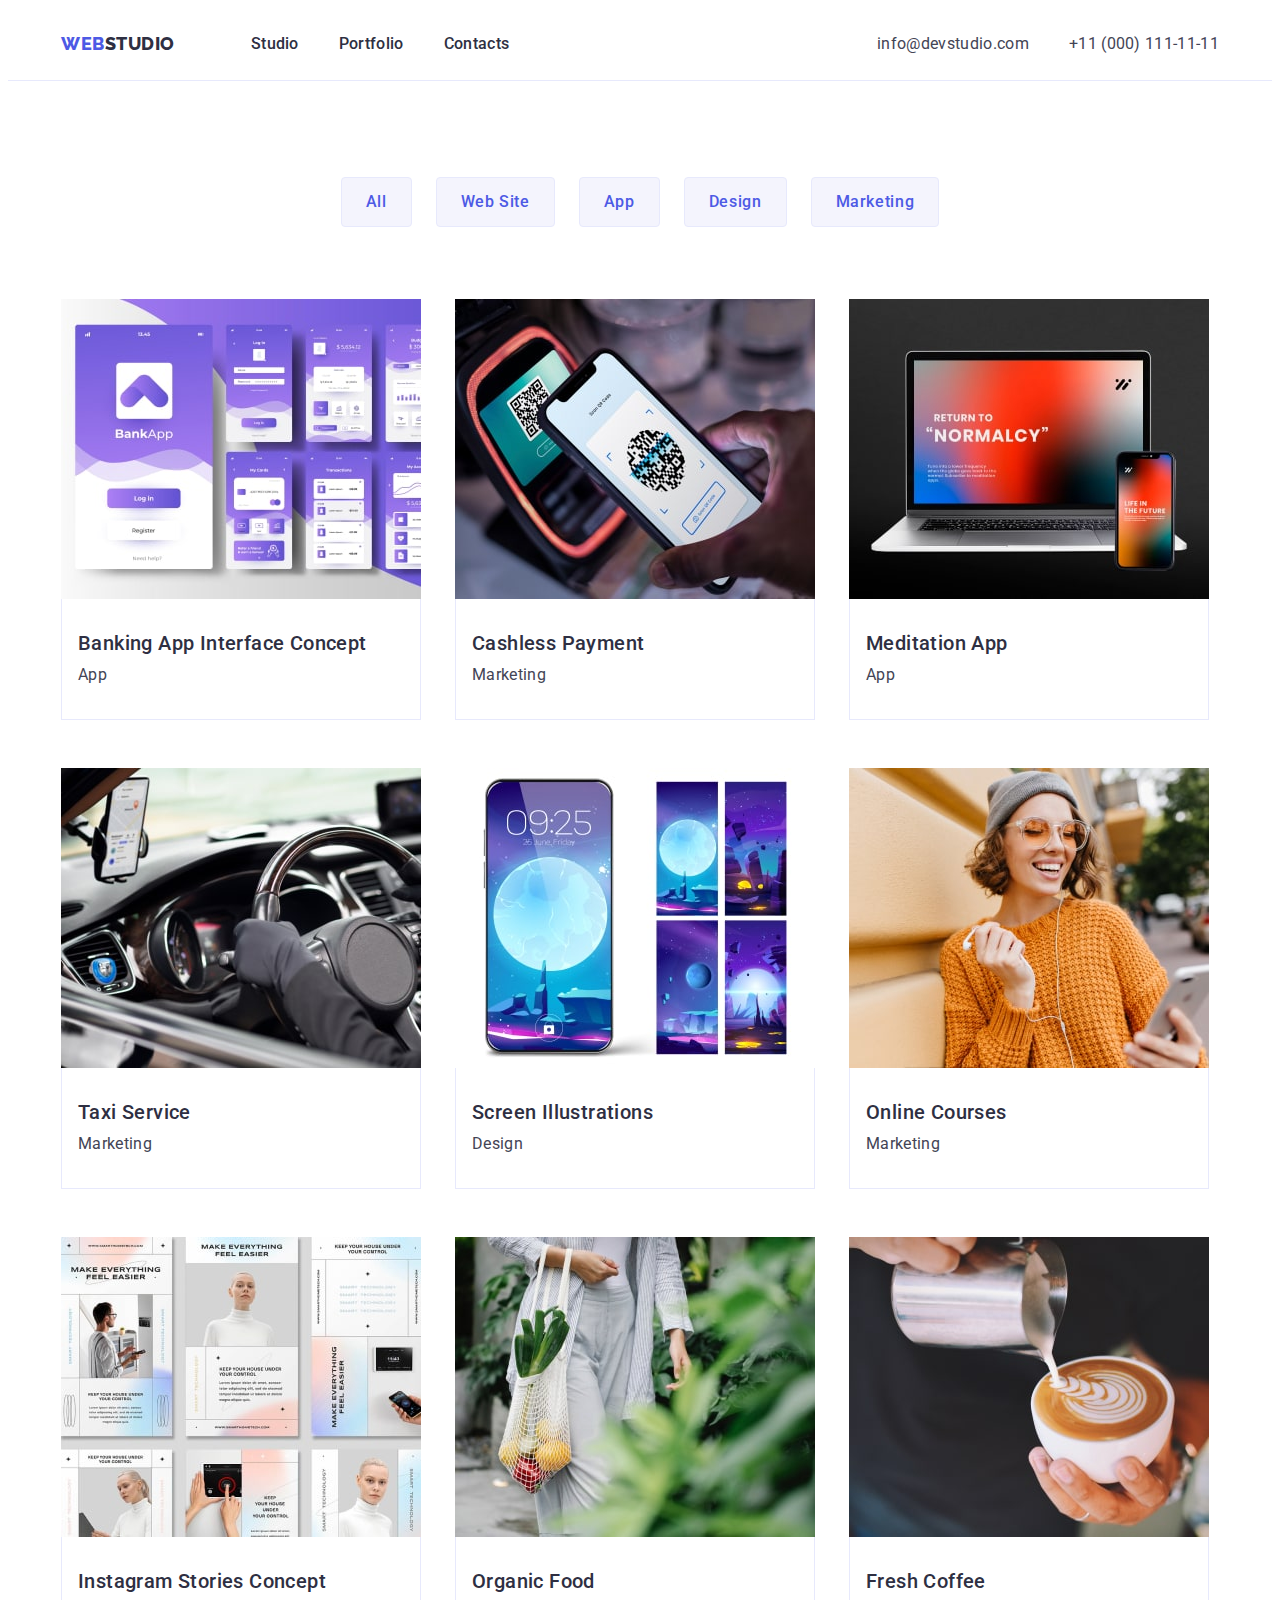
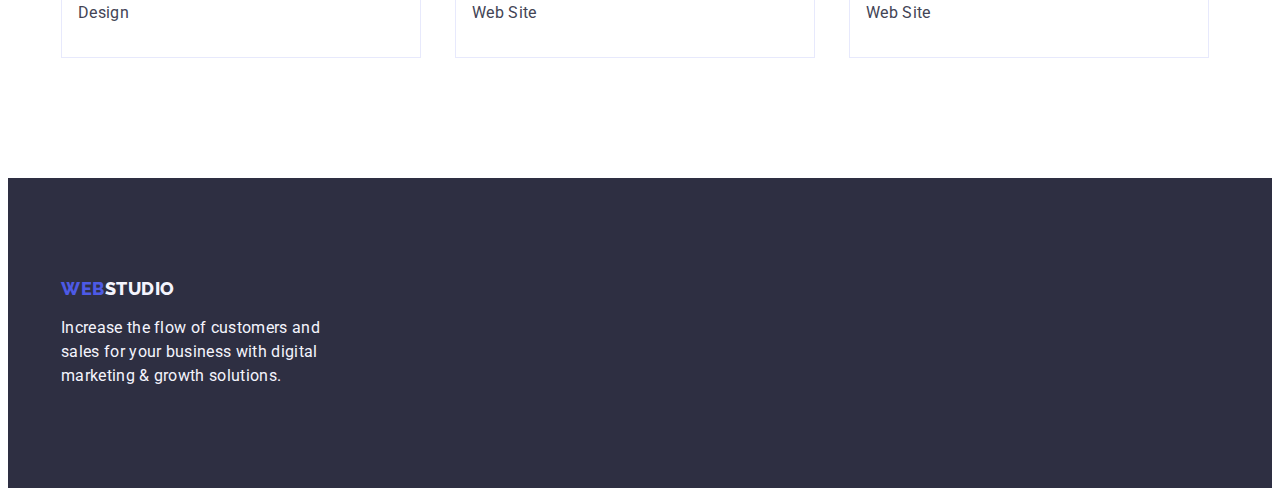
==== portfolio.html @ bf3a66fc "Initial commit" ====
<!DOCTYPE html>
<html lang="en">
  <head>
    <meta charset="UTF-8" />
    <meta name="viewport" content="width=device-width, initial-scale=1.0" />
    <title>Portfolio</title>
    <link rel="preconnect" href="https://fonts.googleapis.com" />
    <link rel="preconnect" href="https://fonts.gstatic.com" crossorigin />
    <link
      href="https://fonts.googleapis.com/css2?family=Raleway:wght@800&family=Roboto:wght@400;500;700;900&display=swap"
      rel="stylesheet"
    />
    <link
      rel="stylesheet"
      href="https://cdnjs.cloudflare.com/ajax/libs/modern-normalize/2.0.0/modern-normalize.min.css"
      integrity="sha512-4xo8blKMVCiXpTaLzQSLSw3KFOVPWhm/TRtuPVc4WG6kUgjH6J03IBuG7JZPkcWMxJ5huwaBpOpnwYElP/m6wg=="
      crossorigin="anonymous"
      referrerpolicy="no-referrer"
    />
    <link rel="stylesheet" href="./css/styles.css" />
  </head>
  <body>
    <header class="header">
      <div class="container header-container">
        <nav class="header-navigation">
          <a href="./index.html" class="header-logo link"
            >Web<span class="header-logo-part">Studio</span></a
          >
          <ul class="list header-menu">
            <li>
              <a class="header-menu-link link" href="./index.html">Studio</a>
            </li>
            <li>
              <a class="header-menu-link link" href="./portfolio.html"
                >Portfolio</a
              >
            </li>
            <li><a class="header-menu-link link" href="">Contacts</a></li>
          </ul>
        </nav>
        <address class="header-address">
          <ul class="list header-contacts">
            <li>
              <a class="contact-link link" href="mailto:info@devstudio.com"
                >info@devstudio.com</a
              >
            </li>
            <li>
              <a class="contact-link link" href="tel:+110001111111"
                >+11 (000) 111-11-11</a
              >
            </li>
          </ul>
        </address>
      </div>
    </header>
    <main>
      <section class="section-portfolio">
        <div class="container">
          <h1 class="visually-hidden">portfolio</h1>

          <ul class="list filter-list">
            <li><button type="button" class="filter-btn">All</button></li>
            <li>
              <button type="button" class="filter-btn">Web Site</button>
            </li>
            <li><button type="button" class="filter-btn">App</button></li>
            <li><button type="button" class="filter-btn">Design</button></li>
            <li>
              <button type="button" class="filter-btn">Marketing</button>
            </li>
          </ul>

          <ul class="list card-list">
            <li class="portfolio-card">
              <a class="link" href=""
                ><img
                  src="./images/App1.jpg"
                  alt="banking app"
                  width="360"
                  height="300"
                />
                <div class="portfolio-card-content">
                  <h2 class="portfolio-title">Banking App Interface Concept</h2>
                  <p class="portfolio-text">App</p>
                </div>
              </a>
            </li>
            <li class="portfolio-card">
              <a class="link" href="">
                <img
                  src="./images/Cashless.jpg"
                  alt="Cashless Payment"
                  width="360"
                  height="300"
                />
                <div class="portfolio-card-content">
                  <h2 class="portfolio-title">Cashless Payment</h2>
                  <p class="portfolio-text">Marketing</p>
                </div>
              </a>
            </li>
            <li class="portfolio-card">
              <a class="link" href="">
                <img
                  src="./images/Meditation-app.jpg"
                  alt="Meditation App"
                  width="360"
                  height="300"
                />
                <div class="portfolio-card-content">
                  <h2 class="portfolio-title">Meditation App</h2>
                  <p class="portfolio-text">App</p>
                </div>
              </a>
            </li>

            <li class="portfolio-card">
              <a class="link" href="">
                <img
                  src="./images/Taxi-service.jpg"
                  alt="Taxi Service"
                  width="360"
                  height="300"
                />
                <div class="portfolio-card-content">
                  <h2 class="portfolio-title">Taxi Service</h2>
                  <p class="portfolio-text">Marketing</p>
                </div>
              </a>
            </li>
            <li class="portfolio-card">
              <a class="link" href="">
                <img
                  src="./images/Screen.jpg"
                  alt="Screen Illustrations"
                  width="360"
                  height="300"
                />
                <div class="portfolio-card-content">
                  <h2 class="portfolio-title">Screen Illustrations</h2>
                  <p class="portfolio-text">Design</p>
                </div>
              </a>
            </li>
            <li class="portfolio-card">
              <a class="link" href="">
                <img
                  src="./images/Online-courses.jpg"
                  alt="Online Courses"
                  width="360"
                  height="300"
                />
                <div class="portfolio-card-content">
                  <h2 class="portfolio-title">Online Courses</h2>
                  <p class="portfolio-text">Marketing</p>
                </div>
              </a>
            </li>

            <li class="portfolio-card">
              <a class="link" href="">
                <img
                  src="./images/Instagram-stories.jpg"
                  alt="Instagram Stories"
                  width="360"
                  height="300"
                />
                <div class="portfolio-card-content">
                  <h2 class="portfolio-title">Instagram Stories Concept</h2>
                  <p class="portfolio-text">Design</p>
                </div>
              </a>
            </li>
            <li class="portfolio-card">
              <a class="link" href="">
                <img
                  src="./images/Organic-food.jpg"
                  alt="Organic Food"
                  width="360"
                  height="300"
                />
                <div class="portfolio-card-content">
                  <h2 class="portfolio-title">Organic Food</h2>
                  <p class="portfolio-text">Web Site</p>
                </div>
              </a>
            </li>
            <li class="portfolio-card">
              <a class="link" href="">
                <img
                  src="./images/Fresh-coffee.jpg"
                  alt="Fresh Coffee"
                  width="360"
                  height="300"
                />
                <div class="portfolio-card-content">
                  <h2 class="portfolio-title">Fresh Coffee</h2>
                  <p class="portfolio-text">Web Site</p>
                </div>
              </a>
            </li>
          </ul>
        </div>
      </section>
    </main>
    <footer class="footer">
      <div class="container">
        <a href="./index.html" class="footer-logo link"
          >Web<span class="footer-logo-part">Studio</span></a
        >
        <p class="footer-text">
          Increase the flow of customers and sales for your business with
          digital marketing & growth solutions.
        </p>
      </div>
    </footer>
  </body>
</html>
---- css/styles.css ----
:root {
  --iris: #4d5ae5;
  --navyblue: #2e2f42;
  --slate: #434455;
  --white: #fff;
  --ocean: #404bbf;
  --cloud: #f4f4fd;
}

p,
h1,
h2,
h3,
h4,
h5,
h6 {
  margin-top: 0;
  margin-bottom: 0;
}

ul,
ol {
  margin-top: 0;
  margin-bottom: 0;
  padding-left: 0;
}

img {
  display: block;
}

.list {
  list-style-type: none;
}

.link {
  text-decoration: none;
}

body {
  font-family: "Roboto", sans-serif;
  color: #434455;
  background-color: #fff;
}

.container {
  width: 100%;
  max-width: 1158px;
  padding-right: 15px;
  padding-left: 15px;
  margin: 0 auto;
}

.visually-hidden {
  position: absolute;
  width: 1px;
  height: 1px;
  margin: -1px;
  border: 0;
  padding: 0;
  white-space: nowrap;
  clip-path: inset(100%);
  clip: rect(0 0 0 0);
  overflow: hidden;
}

.section {
  padding-top: 120px;
  padding-bottom: 120px;
}

/**---------- HEADER ---------- */

.header {
  border-bottom: 1px solid #e7e9fc;
}

.header-container {
  display: flex;
  align-items: center;
}

.header-logo {
  color: var(--iris, #4d5ae5);
  font-size: 18px;
  font-family: "Raleway", sans-serif;
  font-weight: 800;
  line-height: 1.17;
  letter-spacing: 0.03em;
  text-transform: uppercase;
  padding-top: 24px;
  padding-bottom: 24px;
  margin-right: 76px;
}

.header-logo-part {
  color: var(--navyblue, #2e2f42);
  font-size: 18px;
  font-weight: 800;
  line-height: 1.16;
  letter-spacing: 0.03em;
  text-transform: uppercase;
}

.header-navigation {
  display: flex;
  align-items: center;
}

.header-menu {
  display: flex;
  gap: 40px;
  padding-top: 24px;
  padding-bottom: 24px;
  width: calc((100% - 40px * 2) / 3);
}

.header-address {
  margin-left: auto;
}

.header-contacts {
  display: flex;
  gap: 40px;
}

.header-menu-link {
  color: var(--navyblue, #2e2f42);
  font-size: 16px;
  font-weight: 500;
  line-height: 1.5;
  letter-spacing: 0.02em;
  padding: 24px 0;
}

.contact-link {
  color: var(--slate, #434455);
  font-size: 16px;
  line-height: 1.5;
  letter-spacing: 0.02em;
  padding: 24px 0;
}

.header-menu-link:hover,
.header-menu-link:focus {
  color: #404bbf;
}

.header-address {
  font-style: normal;
}

.contact-link:hover,
.contact-link:focus {
  color: #404bbf;
}

/**---------- HERO ---------- */

.hero {
  background: var(--navyblue, #2e2f42);
  padding-top: 188px;
  padding-bottom: 188px;
}

.hero-container {
  display: block;
}

.hero-title {
  color: var(--white, #fff);
  font-size: 56px;
  line-height: 1.07;
  letter-spacing: 0.02em;
  text-align: center;
  max-width: 496px;
  display: flex;
  width: 496px;
  flex-direction: column;
  flex-shrink: 0;
  margin-bottom: 48px;
  display: block;
  margin-left: auto;
  margin-right: auto;
}

.hero-btn {
  color: var(--white, #fff);
  font-size: 16px;
  font-family: "Roboto", sans-serif;
  font-weight: 500;
  line-height: 1.5;
  letter-spacing: 0.04em;
  background-color: var(--iris, #4d5ae5);
  cursor: pointer;
  margin: 0 auto;
  display: block;
  border: none;
  padding: 16px 32px;
  border-radius: 4px;
  min-width: 169px;
}

.hero-btn:hover,
.hero-btn:focus {
  background-color: var(--ocean, #404bbf);
}

/**---------- FEATURES ---------- */

.features-list {
  display: flex;
  gap: 24px;
}

.features-item {
  width: calc((100% - 24px * 3) / 4);
}

.features-title {
  font-size: 20px;
  font-weight: 500;
  line-height: 1.2;
  letter-spacing: 0.04em;
  color: var(--navyblue, #2e2f42);
  margin-bottom: 8px;
}
.features-text {
  color: var(--slate, #434455);
  font-size: 16px;
  line-height: 1.5;
  letter-spacing: 0.02em;
}

/**---------- WORK ---------- */

.section-work {
  padding-top: 0;
}

.work-list {
  display: flex;
  gap: 24px;
}

.work-item {
  width: calc((100% - 24px * 2) / 3);
}

.work-title {
  font-size: 36px;
  line-height: 1.11;
  letter-spacing: 0.02em;
  text-transform: capitalize;
  text-align: center;
  color: var(--navyblue, #2e2f42);
  margin-bottom: 72px;
}

/**---------- OUR TEAM ---------- */

.team {
  background-color: var(--cloud, #f4f4fd);
  padding-bottom: 120px;
}

.team-title {
  font-size: 36px;
  line-height: 1.11;
  letter-spacing: 0.02em;
  text-transform: capitalize;
  text-align: center;
  color: var(--navyblue, #2e2f42);
  margin-bottom: 72px;
}

.team-list {
  display: flex;
  gap: 24px;
}

.team-card {
  background-color: var(--white, #fff);
  width: calc((100% - 24px * 3) / 4);
  border-radius: 0px 0px 4px 4px;
}

.card-content {
  padding: 32px 16px;
}

.team-member-title {
  font-size: 20px;
  font-weight: 500;
  line-height: 1.2;
  letter-spacing: 0.02em;
  color: var(--navyblue, #2e2f42);
  text-align: center;
  margin-bottom: 8px;
}

.team-text {
  color: var(--slate, #434455);
  font-size: 16px;
  line-height: 1.5;
  letter-spacing: 0.02em;
  text-align: center;
}

/**---------- FOOTER ---------- */

.footer {
  background-color: var(--navyblue, #2e2f42);
  padding: 100px 0;
}

.footer-logo {
  color: var(--iris, #4d5ae5);
  font-size: 18px;
  font-family: "Raleway", sans-serif;
  font-weight: 800;
  line-height: 1.17;
  letter-spacing: 0.03em;
  text-transform: uppercase;
  display: inline-flex;
  margin-bottom: 16px;
  display: inline-block;
}

.footer-logo-part {
  color: var(--cloud, #f4f4fd);
  font-size: 18px;
  font-weight: 800;
  line-height: 1.16;
  letter-spacing: 0.03em;
  text-transform: uppercase;
}

.footer-text {
  color: var(--cloud, #f4f4fd);
  font-size: 16px;
  line-height: 1.5;
  letter-spacing: 0.02em;
  max-width: 264px;
}

/**---------- PORTFOLIO ---------- */

.section-portfolio {
  padding-bottom: 120px;
  padding-top: 96px;
}

.filter-list {
  display: flex;
  justify-content: center;
  gap: 24px;
  margin-bottom: 72px;
}

.filter-btn {
  background-color: var(--cloud, #f4f4fd);
  color: var(--iris, #4d5ae5);
  font-size: 16px;
  font-family: "Roboto", sans-serif;
  font-weight: 500;
  line-height: 1.5;
  letter-spacing: 0.04em;
  cursor: pointer;
  border: 1px solid #e7e9fc;
  padding: 12px 24px;
  border-radius: 4px;
}

.filter-btn:hover,
.filter-btn:focus {
  color: #ffffff;
  background: var(--ocean, #404bbf);
  border: 1px solid transparent;
}

.card-list {
  display: flex;
  flex-wrap: wrap;
  column-gap: 24px;
  row-gap: 48px;
}

.block-list:not(:last-child) {
  padding-bottom: 48px;
}

.portfolio-card {
  display: flex;
  background: var(--white, #fff);
  width: calc((100% - 48px) / 3);
}

.portfolio-card-content {
  padding: 32px 16px;
  border: 1px solid #e7e9fc;
  border-top: none;
}

.portfolio-title {
  font-size: 20px;
  font-weight: 500;
  line-height: 1.2;
  letter-spacing: 0.02em;
  color: var(--navyblue, #2e2f42);
  margin-bottom: 8px;
}

.portfolio-text {
  color: var(--slate, #434455);
  font-size: 16px;
  line-height: 1.5;
  letter-spacing: 0.02em;
}
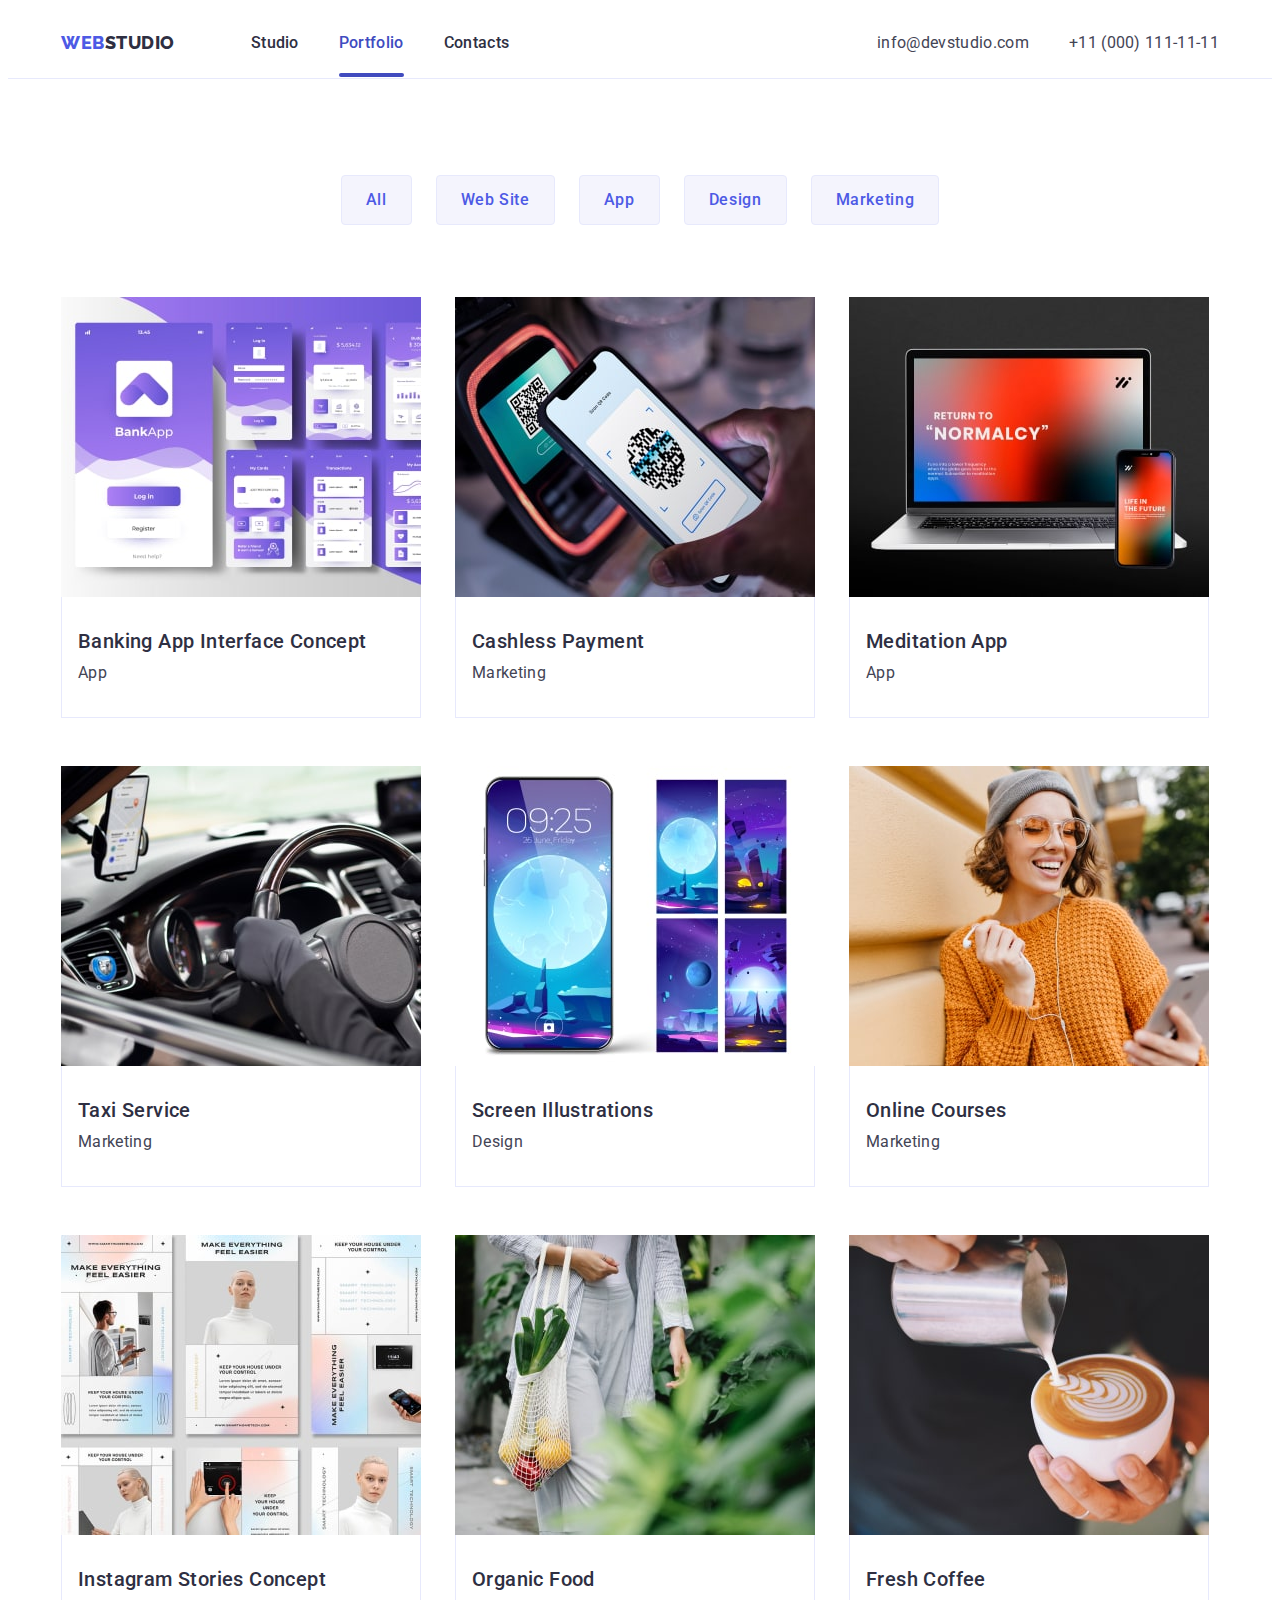
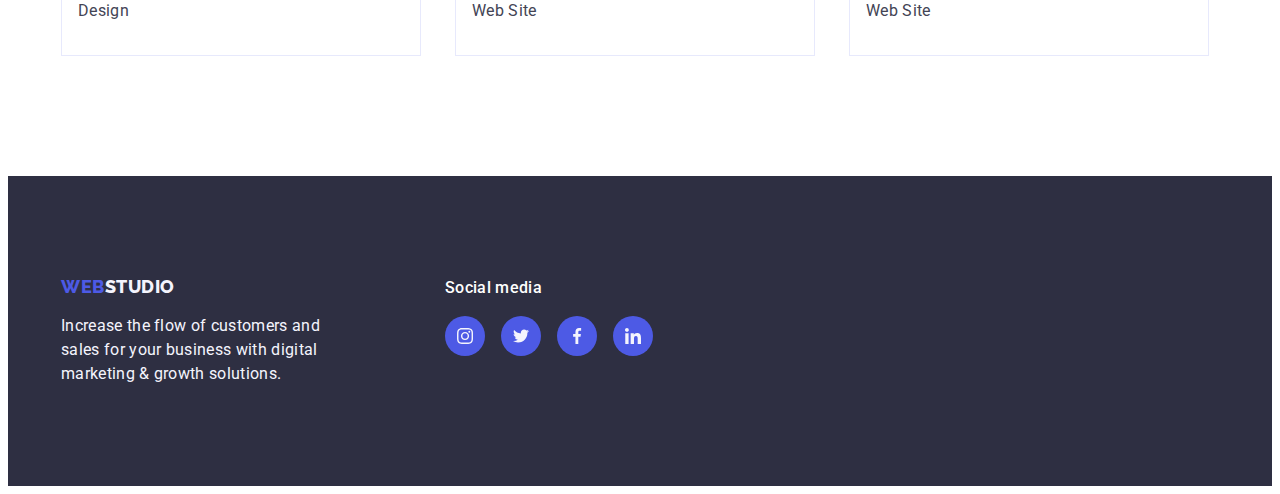
==== commit dc1baea0: "com-04-1" ====
--- a/portfolio.html
+++ b/portfolio.html
@@ -31,7 +31,7 @@
               <a class="header-menu-link link" href="./index.html">Studio</a>
             </li>
             <li>
-              <a class="header-menu-link link" href="./portfolio.html"
+              <a class="header-menu-link link current" href="./portfolio.html"
                 >Portfolio</a
               >
             </li>
@@ -73,13 +73,21 @@
 
           <ul class="list card-list">
             <li class="portfolio-card">
-              <a class="link" href=""
-                ><img
-                  src="./images/App1.jpg"
-                  alt="banking app"
-                  width="360"
-                  height="300"
-                />
+              <a class="link portfolio-link" href="">
+                <div class="portfolio-cover">
+                  <img
+                    class="portfolio-img"
+                    src="./images/App1.jpg"
+                    alt="banking app"
+                    width="360"
+                    height="300"
+                  />
+                  <p class="portfolio-cover-text">
+                    14 Stylish and User-Friendly App Design Concepts · Task
+                    Manager App · Calorie Tracker App · Exotic Fruit Ecommerce
+                    App · Cloud Storage App
+                  </p>
+                </div>
                 <div class="portfolio-card-content">
                   <h2 class="portfolio-title">Banking App Interface Concept</h2>
                   <p class="portfolio-text">App</p>
@@ -87,13 +95,20 @@
               </a>
             </li>
             <li class="portfolio-card">
-              <a class="link" href="">
-                <img
-                  src="./images/Cashless.jpg"
-                  alt="Cashless Payment"
-                  width="360"
-                  height="300"
-                />
+              <a class="link portfolio-link" href="">
+                <div class="portfolio-cover">
+                  <img
+                    src="./images/Cashless.jpg"
+                    alt="Cashless Payment"
+                    width="360"
+                    height="300"
+                  />
+                  <p class="portfolio-cover-text">
+                    14 Stylish and User-Friendly App Design Concepts · Task
+                    Manager App · Calorie Tracker App · Exotic Fruit Ecommerce
+                    App · Cloud Storage App
+                  </p>
+                </div>
                 <div class="portfolio-card-content">
                   <h2 class="portfolio-title">Cashless Payment</h2>
                   <p class="portfolio-text">Marketing</p>
@@ -101,13 +116,20 @@
               </a>
             </li>
             <li class="portfolio-card">
-              <a class="link" href="">
-                <img
-                  src="./images/Meditation-app.jpg"
-                  alt="Meditation App"
-                  width="360"
-                  height="300"
-                />
+              <a class="link portfolio-link" href=""
+                ><div class="portfolio-cover">
+                  <img
+                    src="./images/Meditation-app.jpg"
+                    alt="Meditation App"
+                    width="360"
+                    height="300"
+                  />
+                  <p class="portfolio-cover-text">
+                    14 Stylish and User-Friendly App Design Concepts · Task
+                    Manager App · Calorie Tracker App · Exotic Fruit Ecommerce
+                    App · Cloud Storage App
+                  </p>
+                </div>
                 <div class="portfolio-card-content">
                   <h2 class="portfolio-title">Meditation App</h2>
                   <p class="portfolio-text">App</p>
@@ -116,13 +138,20 @@
             </li>
 
             <li class="portfolio-card">
-              <a class="link" href="">
-                <img
-                  src="./images/Taxi-service.jpg"
-                  alt="Taxi Service"
-                  width="360"
-                  height="300"
-                />
+              <a class="link portfolio-link" href=""
+                ><div class="portfolio-cover">
+                  <img
+                    src="./images/Taxi-service.jpg"
+                    alt="Taxi Service"
+                    width="360"
+                    height="300"
+                  />
+                  <p class="portfolio-cover-text">
+                    14 Stylish and User-Friendly App Design Concepts · Task
+                    Manager App · Calorie Tracker App · Exotic Fruit Ecommerce
+                    App · Cloud Storage App
+                  </p>
+                </div>
                 <div class="portfolio-card-content">
                   <h2 class="portfolio-title">Taxi Service</h2>
                   <p class="portfolio-text">Marketing</p>
@@ -130,13 +159,20 @@
               </a>
             </li>
             <li class="portfolio-card">
-              <a class="link" href="">
-                <img
-                  src="./images/Screen.jpg"
-                  alt="Screen Illustrations"
-                  width="360"
-                  height="300"
-                />
+              <a class="link portfolio-link" href=""
+                ><div class="portfolio-cover">
+                  <img
+                    src="./images/Screen.jpg"
+                    alt="Screen Illustrations"
+                    width="360"
+                    height="300"
+                  />
+                  <p class="portfolio-cover-text">
+                    14 Stylish and User-Friendly App Design Concepts · Task
+                    Manager App · Calorie Tracker App · Exotic Fruit Ecommerce
+                    App · Cloud Storage App
+                  </p>
+                </div>
                 <div class="portfolio-card-content">
                   <h2 class="portfolio-title">Screen Illustrations</h2>
                   <p class="portfolio-text">Design</p>
@@ -144,13 +180,20 @@
               </a>
             </li>
             <li class="portfolio-card">
-              <a class="link" href="">
-                <img
-                  src="./images/Online-courses.jpg"
-                  alt="Online Courses"
-                  width="360"
-                  height="300"
-                />
+              <a class="link portfolio-link" href=""
+                ><div class="portfolio-cover">
+                  <img
+                    src="./images/Online-courses.jpg"
+                    alt="Online Courses"
+                    width="360"
+                    height="300"
+                  />
+                  <p class="portfolio-cover-text">
+                    14 Stylish and User-Friendly App Design Concepts · Task
+                    Manager App · Calorie Tracker App · Exotic Fruit Ecommerce
+                    App · Cloud Storage App
+                  </p>
+                </div>
                 <div class="portfolio-card-content">
                   <h2 class="portfolio-title">Online Courses</h2>
                   <p class="portfolio-text">Marketing</p>
@@ -159,13 +202,20 @@
             </li>
 
             <li class="portfolio-card">
-              <a class="link" href="">
-                <img
-                  src="./images/Instagram-stories.jpg"
-                  alt="Instagram Stories"
-                  width="360"
-                  height="300"
-                />
+              <a class="link portfolio-link" href=""
+                ><div class="portfolio-cover">
+                  <img
+                    src="./images/Instagram-stories.jpg"
+                    alt="Instagram Stories"
+                    width="360"
+                    height="300"
+                  />
+                  <p class="portfolio-cover-text">
+                    14 Stylish and User-Friendly App Design Concepts · Task
+                    Manager App · Calorie Tracker App · Exotic Fruit Ecommerce
+                    App · Cloud Storage App
+                  </p>
+                </div>
                 <div class="portfolio-card-content">
                   <h2 class="portfolio-title">Instagram Stories Concept</h2>
                   <p class="portfolio-text">Design</p>
@@ -173,13 +223,20 @@
               </a>
             </li>
             <li class="portfolio-card">
-              <a class="link" href="">
-                <img
-                  src="./images/Organic-food.jpg"
-                  alt="Organic Food"
-                  width="360"
-                  height="300"
-                />
+              <a class="link portfolio-link" href=""
+                ><div class="portfolio-cover">
+                  <img
+                    src="./images/Organic-food.jpg"
+                    alt="Organic Food"
+                    width="360"
+                    height="300"
+                  />
+                  <p class="portfolio-cover-text">
+                    14 Stylish and User-Friendly App Design Concepts · Task
+                    Manager App · Calorie Tracker App · Exotic Fruit Ecommerce
+                    App · Cloud Storage App
+                  </p>
+                </div>
                 <div class="portfolio-card-content">
                   <h2 class="portfolio-title">Organic Food</h2>
                   <p class="portfolio-text">Web Site</p>
@@ -187,13 +244,20 @@
               </a>
             </li>
             <li class="portfolio-card">
-              <a class="link" href="">
-                <img
-                  src="./images/Fresh-coffee.jpg"
-                  alt="Fresh Coffee"
-                  width="360"
-                  height="300"
-                />
+              <a class="link portfolio-link" href=""
+                ><div class="portfolio-cover">
+                  <img
+                    src="./images/Fresh-coffee.jpg"
+                    alt="Fresh Coffee"
+                    width="360"
+                    height="300"
+                  />
+                  <p class="portfolio-cover-text">
+                    14 Stylish and User-Friendly App Design Concepts · Task
+                    Manager App · Calorie Tracker App · Exotic Fruit Ecommerce
+                    App · Cloud Storage App
+                  </p>
+                </div>
                 <div class="portfolio-card-content">
                   <h2 class="portfolio-title">Fresh Coffee</h2>
                   <p class="portfolio-text">Web Site</p>
@@ -205,14 +269,49 @@
       </section>
     </main>
     <footer class="footer">
-      <div class="container">
-        <a href="./index.html" class="footer-logo link"
-          >Web<span class="footer-logo-part">Studio</span></a
-        >
-        <p class="footer-text">
-          Increase the flow of customers and sales for your business with
-          digital marketing & growth solutions.
-        </p>
+      <div class="container footer-container">
+        <div class="footer-webstudio">
+          <a href="./index.html" class="footer-logo link"
+            >Web<span class="footer-logo-part">Studio</span></a
+          >
+          <p class="footer-text">
+            Increase the flow of customers and sales for your business with
+            digital marketing & growth solutions.
+          </p>
+        </div>
+        <div class="footer-socials">
+          <h3 class="footer-socials-title">Social media</h3>
+          <ul class="footer-list list">
+            <li class="footer-socials-icon">
+              <a href="" class="link footer-socials-link">
+                <svg class="socials-icon" width="16" height="16">
+                  <use href="./images/icons.svg#icon-instagram-2"></use>
+                </svg>
+              </a>
+            </li>
+            <li class="footer-socials-icon">
+              <a href="" class="link footer-socials-link">
+                <svg class="socials-icon" width="16" height="16">
+                  <use href="./images/icons.svg#icon-twitter-1"></use>
+                </svg>
+              </a>
+            </li>
+            <li class="footer-socials-icon">
+              <a href="" class="link footer-socials-link">
+                <svg class="socials-icon" width="16" height="16">
+                  <use href="./images/icons.svg#icon-facebook-1"></use>
+                </svg>
+              </a>
+            </li>
+            <li class="footer-socials-icon">
+              <a href="" class="link footer-socials-link">
+                <svg class="socials-icon" width="16" height="16">
+                  <use href="./images/icons.svg#icon-linkedin-1"></use>
+                </svg>
+              </a>
+            </li>
+          </ul>
+        </div>
       </div>
     </footer>
   </body>
--- a/css/styles.css
+++ b/css/styles.css
@@ -5,6 +5,8 @@
   --white: #fff;
   --ocean: #404bbf;
   --cloud: #f4f4fd;
+  --green: #31d0aa;
+  --dairy: #fcfcfc;
 }
 
 p,
@@ -110,9 +112,6 @@
 .header-menu {
   display: flex;
   gap: 40px;
-  padding-top: 24px;
-  padding-bottom: 24px;
-  width: calc((100% - 40px * 2) / 3);
 }
 
 .header-address {
@@ -131,6 +130,23 @@
   line-height: 1.5;
   letter-spacing: 0.02em;
   padding: 24px 0;
+  transition: background-color 250ms cubic-bezier(0.4, 0, 0.2, 1);
+}
+
+.current {
+  position: relative;
+  color: var(--ocean, #404bbf);
+}
+
+.current::after {
+  content: "";
+  position: absolute;
+  bottom: -1px;
+  left: 0;
+  width: 100%;
+  height: 4px;
+  border-radius: 2px;
+  background: var(--ocean, #404bbf);
 }
 
 .contact-link {
@@ -139,11 +155,12 @@
   line-height: 1.5;
   letter-spacing: 0.02em;
   padding: 24px 0;
+  transition: background-color 250ms cubic-bezier(0.4, 0, 0.2, 1);
 }
 
 .header-menu-link:hover,
 .header-menu-link:focus {
-  color: #404bbf;
+  color: var(--ocean, #404bbf);
 }
 
 .header-address {
@@ -161,6 +178,16 @@
   background: var(--navyblue, #2e2f42);
   padding-top: 188px;
   padding-bottom: 188px;
+  background-image: linear-gradient(
+      rgba(46, 47, 66, 0.7),
+      rgba(46, 47, 66, 0.7)
+    ),
+    url(../images/people-office.jpg);
+  max-width: 1440px;
+  margin: 0 auto;
+  background-repeat: no-repeat;
+  background-position: center;
+  background-size: cover;
 }
 
 .hero-container {
@@ -199,6 +226,7 @@
   padding: 16px 32px;
   border-radius: 4px;
   min-width: 169px;
+  transition: background-color 250ms cubic-bezier(0.4, 0, 0.2, 1);
 }
 
 .hero-btn:hover,
@@ -215,6 +243,15 @@
 
 .features-item {
   width: calc((100% - 24px * 3) / 4);
+}
+
+.features-block-icon {
+  width: 264px;
+  height: 112px;
+  border-radius: 4px;
+  background: var(--cloud, #f4f4fd);
+  padding: 24px 100px;
+  margin-bottom: 8px;
 }
 
 .features-title {
@@ -283,6 +320,9 @@
   background-color: var(--white, #fff);
   width: calc((100% - 24px * 3) / 4);
   border-radius: 0px 0px 4px 4px;
+  box-shadow: 0px 2px 1px 0px rgba(46, 47, 66, 0.08),
+    0px 1px 1px 0px rgba(46, 47, 66, 0.16),
+    0px 1px 6px 0px rgba(46, 47, 66, 0.08);
 }
 
 .card-content {
@@ -305,6 +345,88 @@
   line-height: 1.5;
   letter-spacing: 0.02em;
   text-align: center;
+  margin-bottom: 8px;
+}
+
+.card-content-list {
+  display: flex;
+  justify-content: center;
+  gap: 24px;
+}
+
+.team-socials-icon {
+  width: 40px;
+  height: 40px;
+}
+
+.socials-link:hover,
+.socials-link:focus {
+  background-color: var(--ocean, #404bbf);
+}
+
+.socials-link {
+  width: 100%;
+  height: 100%;
+  display: flex;
+  justify-content: center;
+  align-items: center;
+  background-color: var(--iris, #4d5ae5);
+  border-radius: 50%;
+  color: var(--cloud, #f4f4fd);
+  transition: background-color 250ms cubic-bezier(0.4, 0, 0.2, 1);
+}
+
+.socials-icon {
+  fill: currentColor;
+}
+
+/**---------- CUSTOMERS ---------- */
+
+.customers-title {
+  color: var(--navyblue, #2e2f42);
+  text-align: center;
+  font-size: 36px;
+  font-weight: 700;
+  line-height: 1.11;
+  letter-spacing: 0.02em;
+  text-transform: capitalize;
+  margin-bottom: 72px;
+}
+
+.customers-list {
+  display: flex;
+  gap: 24px;
+}
+
+.customers-company {
+  width: 168px;
+  height: 88px;
+  border-radius: 4px;
+  border: 1px solid var(--lightslate, #8e8f99);
+}
+
+.customers-company:hover,
+.customers-company:focus {
+  border-color: var(--ocean, #404bbf);
+}
+
+.customers-link {
+  width: 100%;
+  height: 100%;
+  display: flex;
+  justify-content: center;
+  align-items: center;
+  color: var(--lightslate, #8e8f99);
+  transition: background-color 250ms cubic-bezier(0.4, 0, 0.2, 1);
+}
+
+.customers-icon {
+  fill: currentColor;
+}
+
+.customers-icon:hover,
+.customers-icon:focus {
+  color: var(--ocean, #404bbf);
 }
 
 /**---------- FOOTER ---------- */
@@ -312,6 +434,14 @@
 .footer {
   background-color: var(--navyblue, #2e2f42);
   padding: 100px 0;
+}
+
+.footer-container {
+  display: flex;
+}
+
+.footer-webstudio {
+  margin-right: 120px;
 }
 
 .footer-logo {
@@ -322,7 +452,6 @@
   line-height: 1.17;
   letter-spacing: 0.03em;
   text-transform: uppercase;
-  display: inline-flex;
   margin-bottom: 16px;
   display: inline-block;
 }
@@ -344,6 +473,46 @@
   max-width: 264px;
 }
 
+.footer-socials {
+  display: inline-block;
+}
+
+.footer-socials-title {
+  font-size: 16px;
+  font-style: normal;
+  font-weight: 500;
+  line-height: 1.5;
+  letter-spacing: 0.02em;
+  color: var(--white, #fff);
+  margin-bottom: 16px;
+}
+
+.footer-list {
+  display: flex;
+  gap: 16px;
+}
+
+.footer-socials-icon {
+  width: 40px;
+  height: 40px;
+}
+
+.footer-socials-link {
+  width: 100%;
+  height: 100%;
+  display: flex;
+  justify-content: center;
+  align-items: center;
+  background-color: var(--iris, #4d5ae5);
+  border-radius: 50%;
+  color: var(--cloud, #f4f4fd);
+  transition: background-color 250ms cubic-bezier(0.4, 0, 0.2, 1);
+}
+
+.footer-socials-link:hover,
+.footer-socials-link:focus {
+  background-color: var(--green, #31d0aa);
+}
 /**---------- PORTFOLIO ---------- */
 
 .section-portfolio {
@@ -370,6 +539,7 @@
   border: 1px solid #e7e9fc;
   padding: 12px 24px;
   border-radius: 4px;
+  transition: background-color 250ms cubic-bezier(0.4, 0, 0.2, 1);
 }
 
 .filter-btn:hover,
@@ -377,6 +547,8 @@
   color: #ffffff;
   background: var(--ocean, #404bbf);
   border: 1px solid transparent;
+  box-shadow: 0px 2px 2px 0px rgba(0, 0, 0, 0.12),
+    0px 2px 1px 0px rgba(0, 0, 0, 0.08), 0px 3px 1px 0px rgba(0, 0, 0, 0.1);
 }
 
 .card-list {
@@ -392,8 +564,40 @@
 
 .portfolio-card {
   display: flex;
+  background-color: var(--white, #fff);
+  width: calc((100% - 48px) / 3);
+  transition: background-color 250ms cubic-bezier(0.4, 0, 0.2, 1);
+}
+.portfolio-cover {
+  position: relative;
+  overflow: hidden;
+}
+
+.portfolio-card:hover .portfolio-cover-text {
+  transform: translateY(0);
+}
+
+.portfolio-cover-text {
+  position: absolute;
+  top: 0;
+  left: 0;
+  width: 100%;
+  height: 100%;
+  padding: 40px 32px 164px 32px;
+  color: var(--cloud, #f4f4fd);
+  font-size: 16px;
+  line-height: 1.5;
+  letter-spacing: 0.02em;
+  background-color: var(--iris, #4d5ae5);
+  transform: translateY(100%);
+  transition: transform 250ms cubic-bezier(0.4, 0, 0.2, 1);
+}
+
+.portfolio-link:hover {
   background: var(--white, #fff);
-  width: calc((100% - 48px) / 3);
+  box-shadow: 0px 2px 1px 0px rgba(46, 47, 66, 0.08),
+    0px 1px 1px 0px rgba(46, 47, 66, 0.16),
+    0px 1px 6px 0px rgba(46, 47, 66, 0.08);
 }
 
 .portfolio-card-content {
@@ -417,3 +621,67 @@
   line-height: 1.5;
   letter-spacing: 0.02em;
 }
+
+/**---------- MODAL ---------- */
+
+.backdrop {
+  position: fixed;
+  top: 0;
+  width: 100%;
+  height: 100%;
+  background-color: var(--navyblue-modal, rgba(46, 47, 66, 0.4));
+}
+
+.modal {
+  width: 408px;
+  min-height: 584px;
+  border-radius: 4px;
+  background-color: var(--dairy, #fcfcfc);
+  box-shadow: 0px 2px 1px 0px rgba(0, 0, 0, 0.2),
+    0px 1px 3px 0px rgba(0, 0, 0, 0.12), 0px 1px 1px 0px rgba(0, 0, 0, 0.14);
+  position: absolute;
+  left: 50%;
+  top: 50%;
+  transform: translate(-50%, -50%);
+}
+
+.modal-close-btn {
+  border: none;
+  background: transparent;
+  width: 24px;
+  height: 24px;
+  position: absolute;
+  top: 24px;
+  right: 24px;
+  cursor: pointer;
+  border-radius: 50%;
+  color: var(--navyblue);
+  background-color: var(--cornflower, #e7e9fc);
+  stroke-width: 1px;
+  stroke: rgba(0, 0, 0, 0.1);
+  transition: background 250ms cubic-bezier(0.4, 0, 0.2, 1);
+}
+
+.modal-close-btn:hover,
+.modal-close-btn:focus {
+  background-color: var(--ocean, #404bbf);
+}
+
+.modal-icon {
+  display: flex;
+  justify-content: center;
+  align-items: center;
+  fill: currentColor;
+  margin: 0 auto;
+  transition: fill 250ms cubic-bezier(0.4, 0, 0.2, 1);
+}
+
+.modal-close-btn:is(:hover, :focus) .modal-icon {
+  fill: var(--white, #fff);
+}
+
+.is-hidden {
+  opacity: 0;
+  visibility: hidden;
+  pointer-events: none;
+}
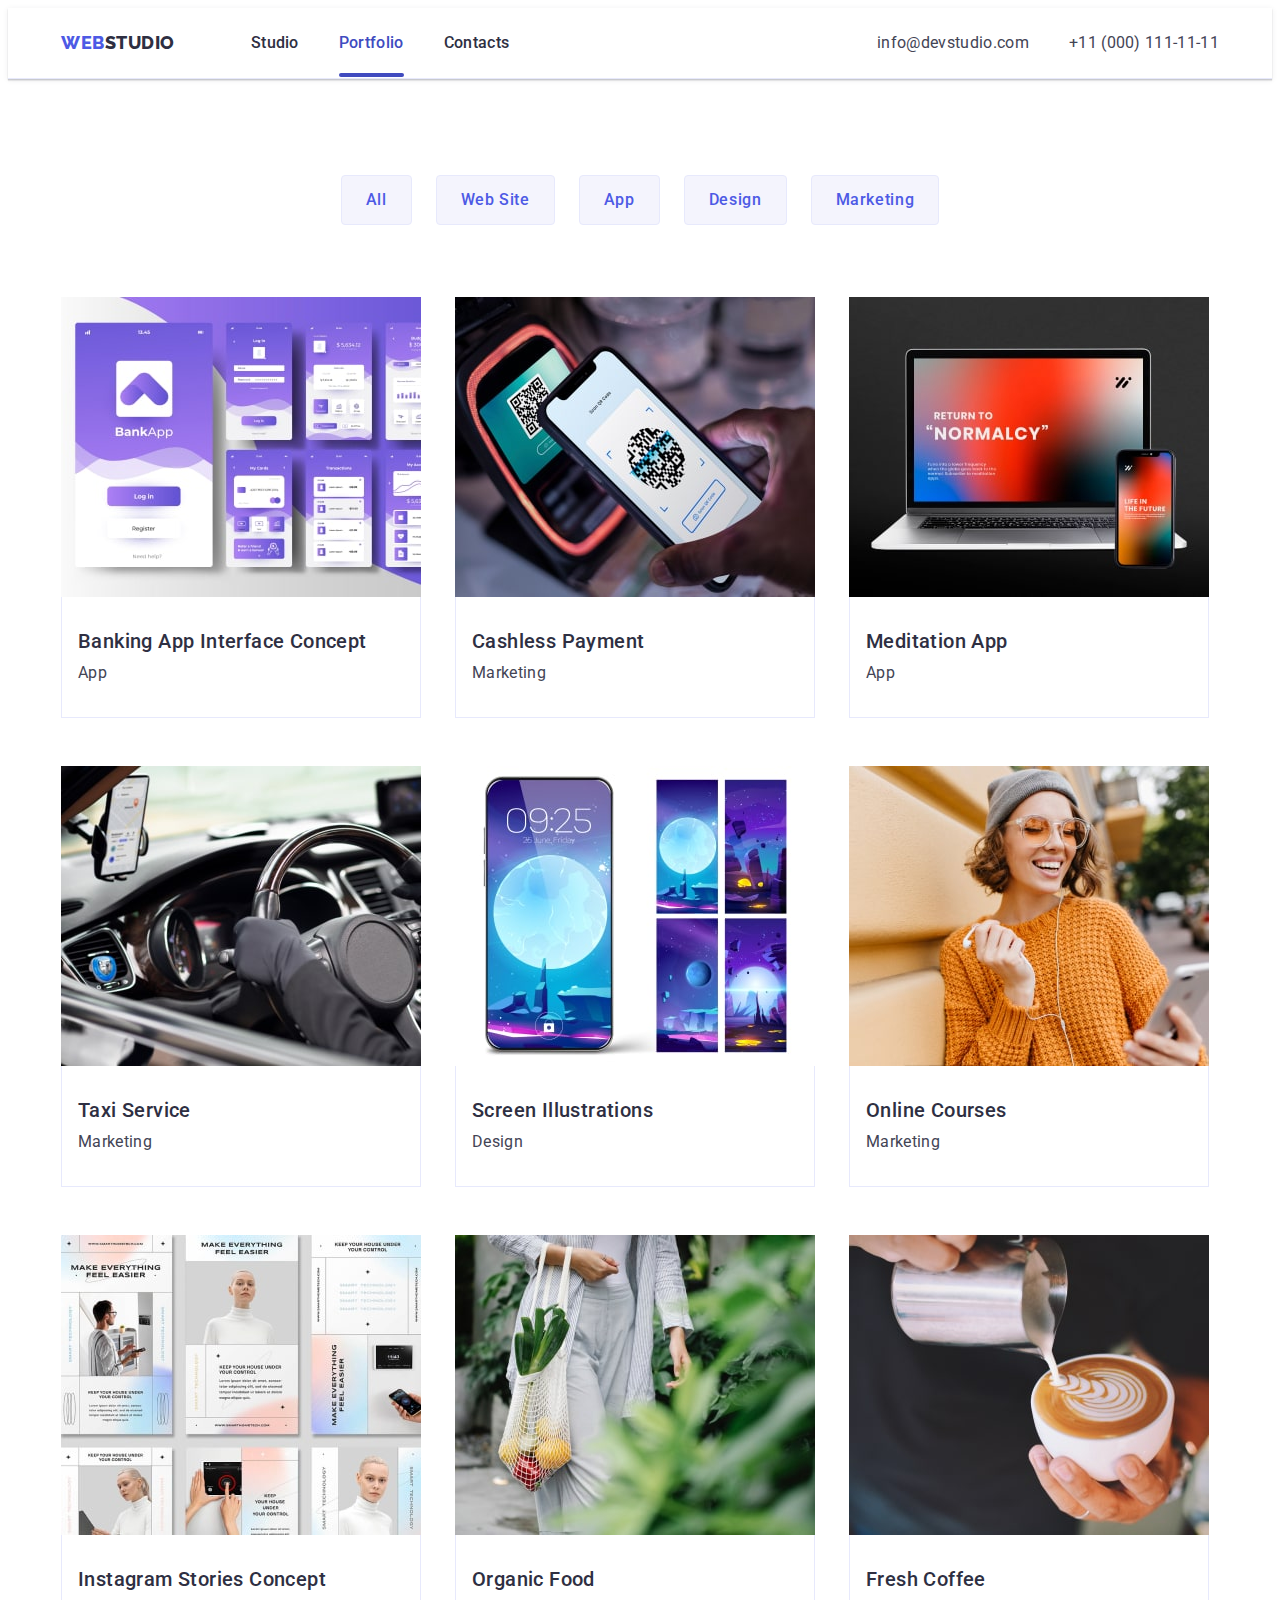
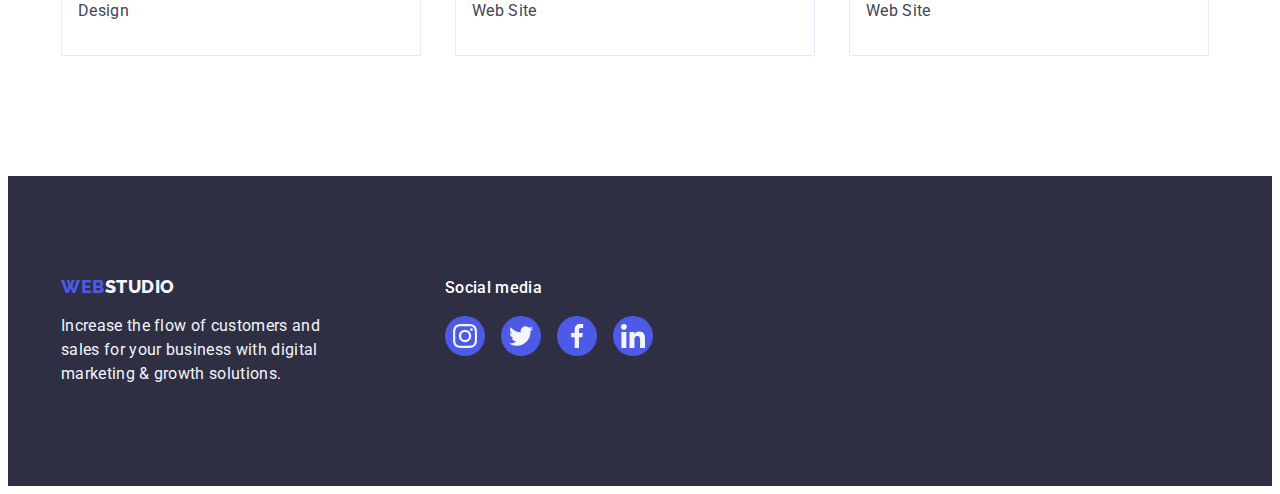
==== commit cbad0d96: "com-04-3" ====
--- a/portfolio.html
+++ b/portfolio.html
@@ -280,32 +280,32 @@
           </p>
         </div>
         <div class="footer-socials">
-          <h3 class="footer-socials-title">Social media</h3>
+          <p class="footer-socials-text">Social media</p>
           <ul class="footer-list list">
             <li class="footer-socials-icon">
               <a href="" class="link footer-socials-link">
-                <svg class="socials-icon" width="16" height="16">
+                <svg class="socials-icon" width="24" height="24">
                   <use href="./images/icons.svg#icon-instagram-2"></use>
                 </svg>
               </a>
             </li>
             <li class="footer-socials-icon">
               <a href="" class="link footer-socials-link">
-                <svg class="socials-icon" width="16" height="16">
+                <svg class="socials-icon" width="24" height="24">
                   <use href="./images/icons.svg#icon-twitter-1"></use>
                 </svg>
               </a>
             </li>
             <li class="footer-socials-icon">
               <a href="" class="link footer-socials-link">
-                <svg class="socials-icon" width="16" height="16">
+                <svg class="socials-icon" width="24" height="24">
                   <use href="./images/icons.svg#icon-facebook-1"></use>
                 </svg>
               </a>
             </li>
             <li class="footer-socials-icon">
               <a href="" class="link footer-socials-link">
-                <svg class="socials-icon" width="16" height="16">
+                <svg class="socials-icon" width="24" height="24">
                   <use href="./images/icons.svg#icon-linkedin-1"></use>
                 </svg>
               </a>
--- a/css/styles.css
+++ b/css/styles.css
@@ -75,6 +75,8 @@
 
 .header {
   border-bottom: 1px solid #e7e9fc;
+  box-shadow: 0px 2px 1px rgba(46, 47, 66, 0.08),
+    0px 1px 1px rgba(46, 47, 66, 0.16), 0px 1px 6px rgba(46, 47, 66, 0.08);
 }
 
 .header-container {
@@ -130,7 +132,7 @@
   line-height: 1.5;
   letter-spacing: 0.02em;
   padding: 24px 0;
-  transition: background-color 250ms cubic-bezier(0.4, 0, 0.2, 1);
+  transition: color 250ms cubic-bezier(0.4, 0, 0.2, 1);
 }
 
 .current {
@@ -155,7 +157,7 @@
   line-height: 1.5;
   letter-spacing: 0.02em;
   padding: 24px 0;
-  transition: background-color 250ms cubic-bezier(0.4, 0, 0.2, 1);
+  transition: color 250ms cubic-bezier(0.4, 0, 0.2, 1);
 }
 
 .header-menu-link:hover,
@@ -246,6 +248,9 @@
 }
 
 .features-block-icon {
+  display: flex;
+  align-items: center;
+  justify-content: center;
   width: 264px;
   height: 112px;
   border-radius: 4px;
@@ -326,7 +331,7 @@
 }
 
 .card-content {
-  padding: 32px 16px;
+  padding: 32px 0;
 }
 
 .team-member-title {
@@ -405,19 +410,25 @@
   border: 1px solid var(--lightslate, #8e8f99);
 }
 
-.customers-company:hover,
-.customers-company:focus {
+.customers-link:is(:hover, :focus) .customers-icon {
+  color: var(--ocean, #404bbf);
+}
+
+.customers-link:is(:hover, :focus) {
   border-color: var(--ocean, #404bbf);
 }
 
 .customers-link {
   width: 100%;
   height: 100%;
+  border: 1px solid #8e8f99;
+  border-radius: 4px;
   display: flex;
   justify-content: center;
   align-items: center;
   color: var(--lightslate, #8e8f99);
-  transition: background-color 250ms cubic-bezier(0.4, 0, 0.2, 1);
+  transition: border-color 250ms cubic-bezier(0.4, 0, 0.2, 1);
+  transition: color 250ms cubic-bezier(0.4, 0, 0.2, 1);
 }
 
 .customers-icon {
@@ -438,6 +449,7 @@
 
 .footer-container {
   display: flex;
+  align-items: baseline;
 }
 
 .footer-webstudio {
@@ -477,7 +489,7 @@
   display: inline-block;
 }
 
-.footer-socials-title {
+.footer-socials-text {
   font-size: 16px;
   font-style: normal;
   font-weight: 500;
@@ -539,7 +551,10 @@
   border: 1px solid #e7e9fc;
   padding: 12px 24px;
   border-radius: 4px;
-  transition: background-color 250ms cubic-bezier(0.4, 0, 0.2, 1);
+  transition: color 250ms cubic-bezier(0.4, 0, 0.2, 1),
+    background-color 250ms cubic-bezier(0.4, 0, 0.2, 1),
+    border-color 250ms cubic-bezier(0.4, 0, 0.2, 1),
+    box-shadow 250ms cubic-bezier(0.4, 0, 0.2, 1);
 }
 
 .filter-btn:hover,
@@ -573,7 +588,7 @@
   overflow: hidden;
 }
 
-.portfolio-card:hover .portfolio-cover-text {
+.portfolio-card:is(:hover, :focus) .portfolio-cover-text {
   transform: translateY(0);
 }
 
@@ -583,7 +598,7 @@
   left: 0;
   width: 100%;
   height: 100%;
-  padding: 40px 32px 164px 32px;
+  padding: 40px 32px;
   color: var(--cloud, #f4f4fd);
   font-size: 16px;
   line-height: 1.5;
@@ -593,7 +608,12 @@
   transition: transform 250ms cubic-bezier(0.4, 0, 0.2, 1);
 }
 
-.portfolio-link:hover {
+.portfolio-link {
+  transition: box-shadow 250ms cubic-bezier(0.4, 0, 0.2, 1);
+}
+
+.portfolio-link:hover,
+.portfolio-link:focus {
   background: var(--white, #fff);
   box-shadow: 0px 2px 1px 0px rgba(46, 47, 66, 0.08),
     0px 1px 1px 0px rgba(46, 47, 66, 0.16),
@@ -630,6 +650,8 @@
   width: 100%;
   height: 100%;
   background-color: var(--navyblue-modal, rgba(46, 47, 66, 0.4));
+  transition: opacity 250ms cubic-bezier(0.4, 0, 0.2, 1),
+    visibility 250ms cubic-bezier(0.4, 0, 0.2, 1);
 }
 
 .modal {
@@ -643,6 +665,7 @@
   left: 50%;
   top: 50%;
   transform: translate(-50%, -50%);
+  transition: transform 250ms cubic-bezier(0.4, 0, 0.2, 1);
 }
 
 .modal-close-btn {
@@ -659,20 +682,24 @@
   background-color: var(--cornflower, #e7e9fc);
   stroke-width: 1px;
   stroke: rgba(0, 0, 0, 0.1);
-  transition: background 250ms cubic-bezier(0.4, 0, 0.2, 1);
+  transition: background-color 250ms cubic-bezier(0.4, 0, 0.2, 1),
+    border 250ms cubic-bezier(0.4, 0, 0.2, 1);
+  display: flex;
+  justify-content: center;
+  align-items: center;
+  border: 1px solid rgba(0, 0, 0, 0.1);
+  padding: 0;
 }
 
 .modal-close-btn:hover,
 .modal-close-btn:focus {
   background-color: var(--ocean, #404bbf);
+  border: none;
 }
 
 .modal-icon {
-  display: flex;
-  justify-content: center;
-  align-items: center;
   fill: currentColor;
-  margin: 0 auto;
+
   transition: fill 250ms cubic-bezier(0.4, 0, 0.2, 1);
 }
 
